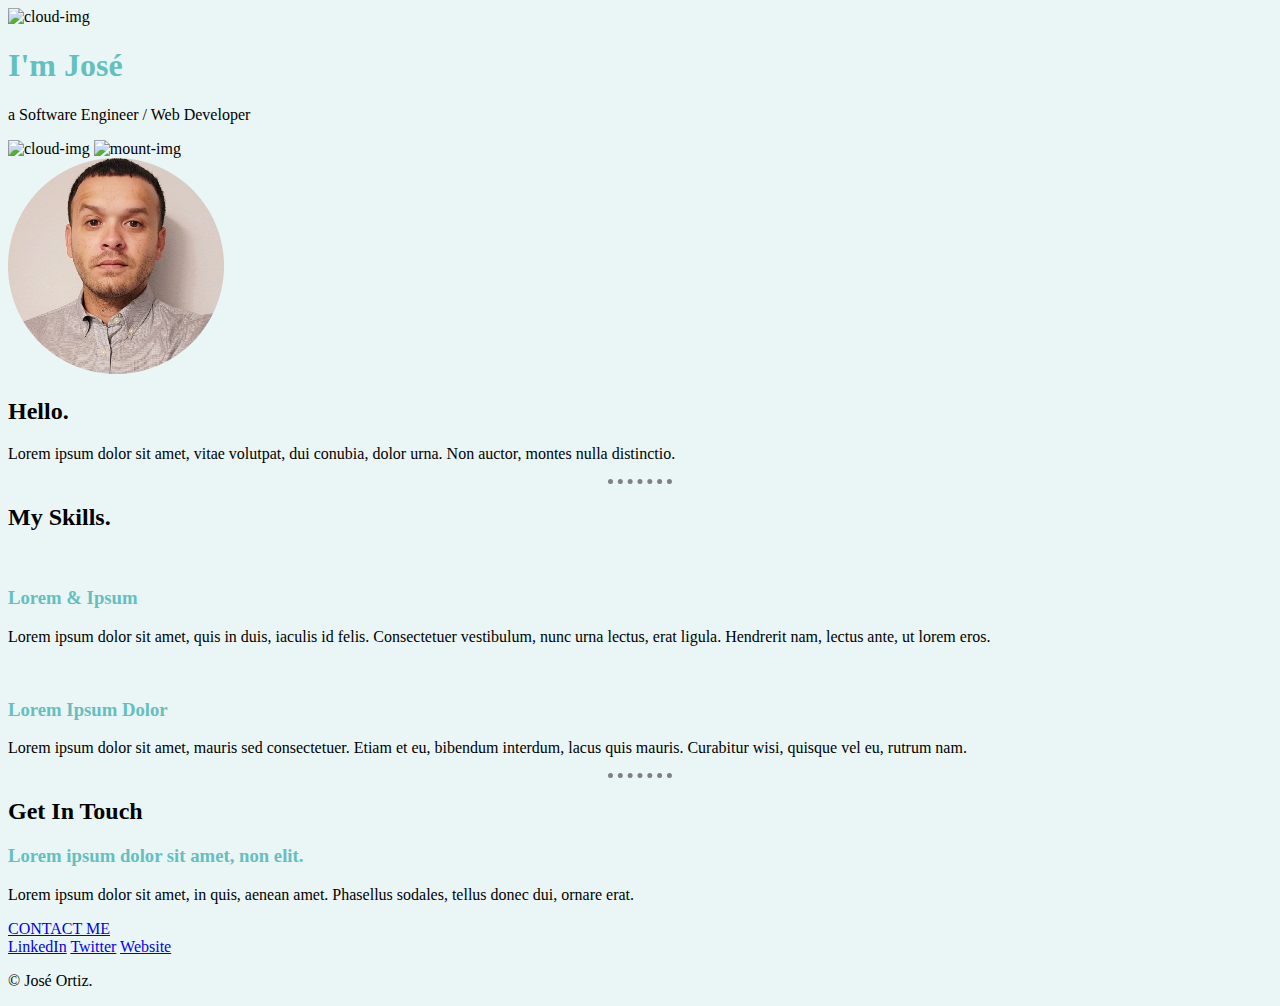
==== index.html @ 42a73f09 "Update index.html" ====
<!DOCTYPE html>
<html lang="en">

<head>
    <meta charset="UTF-8">
    <title>Jose's Personal Site</title>
    <link rel="stylesheet" href="styles.css">
    <link rel="icon" href="favicon.ico">
    <link rel="preconnect" href="https://fonts.googleapis.com"><link rel="preconnect" href="https://fonts.gstatic.com" crossorigin><link href="https://fonts.googleapis.com/css2?family=Merriweather&family=Montserrat&family=Sacramento&display=swap" rel="stylesheet">
</head>

<body>
    <div class="top-container">
        <img class = "top-cloud" src="images/cloud.png" alt="cloud-img">
        <h1>I'm José</h1>
        <p>a Software Engineer / <span class="web">Web</span> Developer</p>
        <img class = "bottom-cloud" src="images/cloud.png" alt="cloud-img">
        <img src="images/mountain.png" alt="mount-img">

    </div>
    <div class="middle-container">
        <div class="profile">
          <img src="17.png" alt="">
          <h2>Hello.</h2>
          <p>Lorem ipsum dolor sit amet, vitae volutpat, dui conubia, dolor urna. Non auctor, montes nulla distinctio.</p>
        </div>
        <hr>
        <div class="skills">
          <h2>My Skills.</h2>
          <div class="skill-row">
            <img class="" src="code.jpg" alt="">
            <h3>Lorem & Ipsum</h3>
            <p>Lorem ipsum dolor sit amet, quis in duis, iaculis id felis. Consectetuer vestibulum, nunc urna lectus, erat ligula. Hendrerit nam, lectus ante, ut lorem eros.</p>
          </div>
          <div class="skill-row">
            <img class="" src="" alt="">
            <h3>Lorem Ipsum Dolor</h3>
            <p>Lorem ipsum dolor sit amet, mauris sed consectetuer. Etiam et eu, bibendum interdum, lacus quis mauris. Curabitur wisi, quisque vel eu, rutrum nam.</p>
          </div>
        </div>
        <hr>
        <div class="contact-me">
          <h2>Get In Touch</h2>
          <h3>Lorem ipsum dolor sit amet, non elit.</h3>
          <p>Lorem ipsum dolor sit amet, in quis, aenean amet. Phasellus sodales, tellus donec dui, ornare erat.</p>
          <a class="btn" href="ortizj1791@gmail.com">CONTACT ME</a>
        </div>
      </div>
      
      
      <div class="bottom-container">
        <a class="footer-link" href="https://www.linkedin.com/in/jos%C3%A9-ortiz-55063b76/">LinkedIn</a>
        <a class="footer-link" href="https://twitter.com/">Twitter</a>
        <a class="footer-link" href="https://www.appbrewery.co/">Website</a>
        <p>© José Ortiz.</p>
      </div>
   
</body>


</html>
---- styles.css ----
body {
    background-color: #EAF6F6;
}

h1{
    color: #66BFBF
}
h3{
    color: #66BFBF
}
hr {
    /* background-color: #93BFCF; */
    /* border-style: dotted none none; */
    border-style: none;
    border-color: grey;
    border-top-style: dotted;
    border-width: 5px;
    /* height: 0px; */
    /* width: 100px; */
     width: 5%;
}
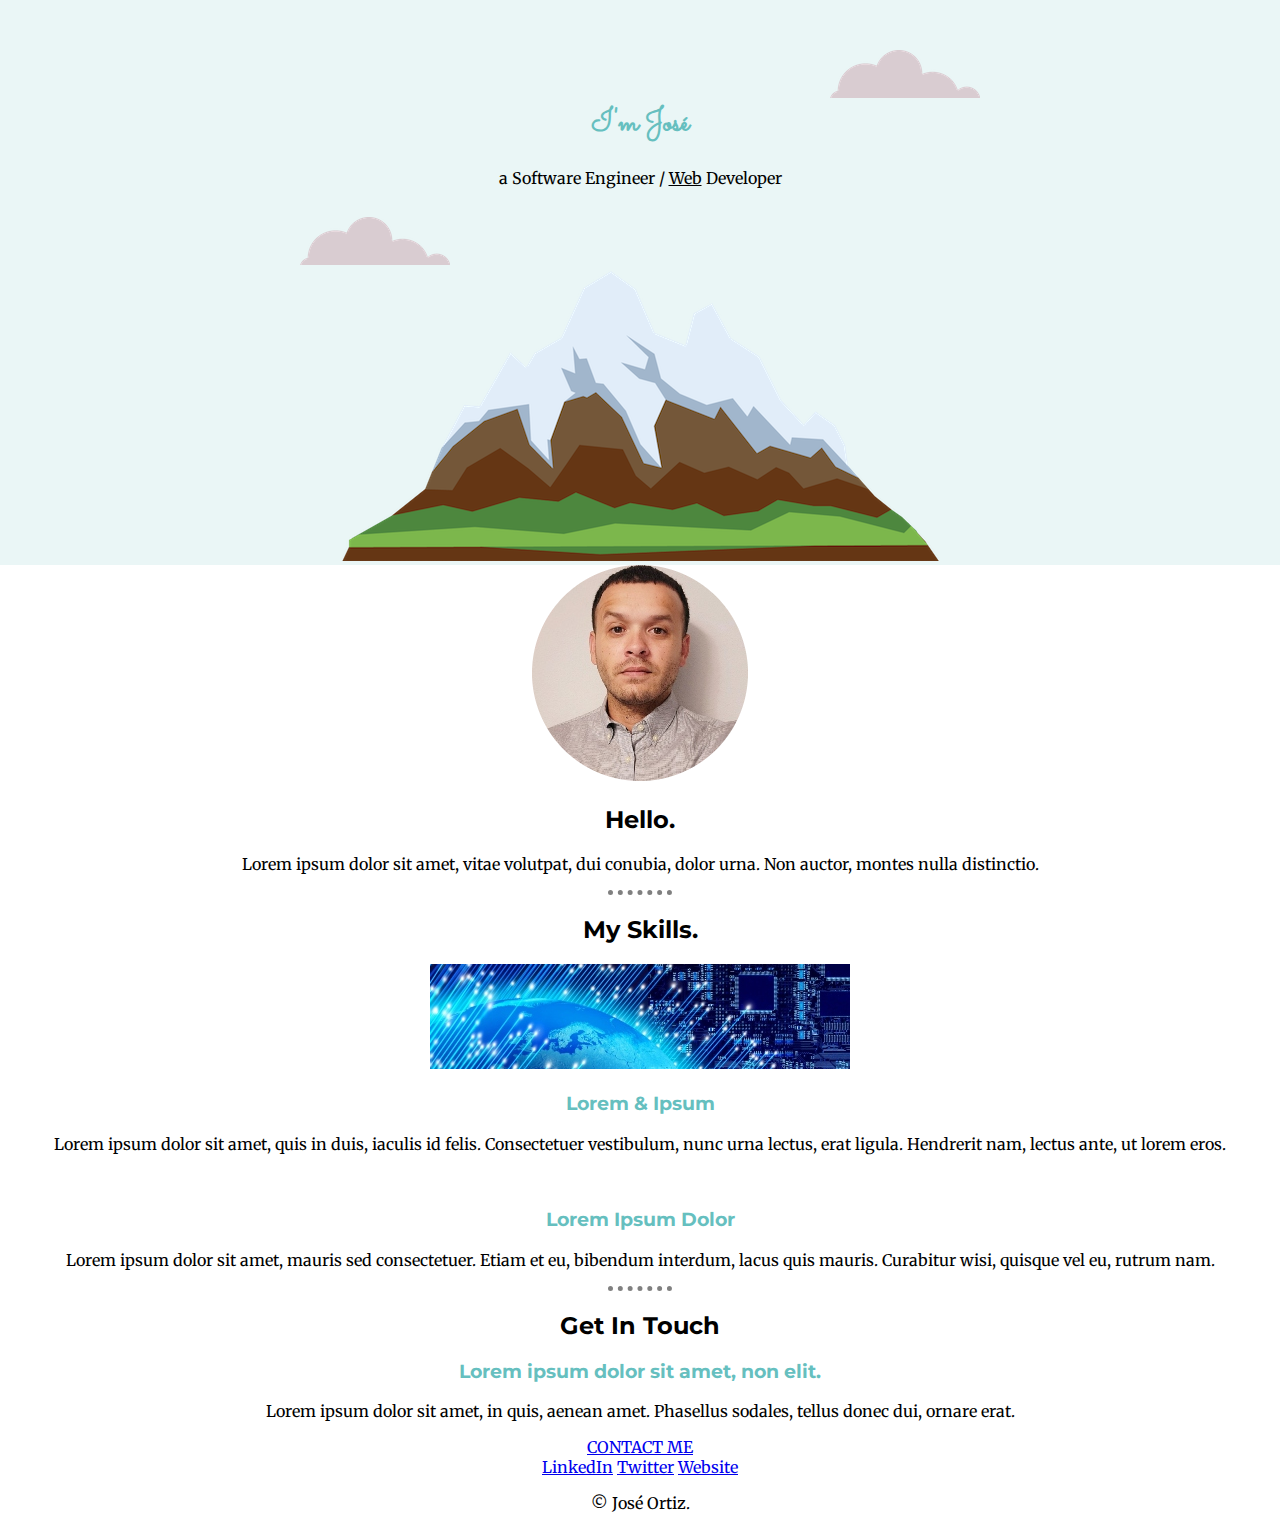
==== commit b4b54f64: "Update index.html" ====
--- a/index.html
+++ b/index.html
@@ -11,11 +11,11 @@
 
 <body>
     <div class="top-container">
-        <img class = "top-cloud" src="images/cloud.png" alt="cloud-img">
+        <img class = "top-cloud" src="cloud.png" alt="cloud-img">
         <h1>I'm José</h1>
         <p>a Software Engineer / <span class="web">Web</span> Developer</p>
-        <img class = "bottom-cloud" src="images/cloud.png" alt="cloud-img">
-        <img src="images/mountain.png" alt="mount-img">
+        <img class = "bottom-cloud" src="cloud.png" alt="cloud-img">
+        <img src="mountain.png" alt="mount-img">
 
     </div>
     <div class="middle-container">
--- a/styles.css
+++ b/styles.css
@@ -1,13 +1,45 @@
 
-body {
+.top-container {
     background-color: #EAF6F6;
+    position: relative;
+    padding-top: 100px;
+    /* width: 100%; */
+    /* width: 200px;
+    height: 200px; */
+    /* border: solid 10px;
+    padding: 20px; */
+
+}
+#middle {
+    
+}
+
+#bottom {
+    
+}
+
+body{
+    margin: 0;
+    text-align: center;
+    font-family: 'Merriweather', serif;
 }
 
 h1{
-    color: #66BFBF
+    color: #66BFBF;
+    margin-top: 0;
+    /* margin: 0 auto 0 auto; */
+    font-family: "Sacramento", cursive;
 }
+
+h2{
+    font-family: 'Montserrat', sans-serif;
+}
+
+
 h3{
-    color: #66BFBF
+    color: #66BFBF;
+    font-family: 'Montserrat', sans-serif;
+
 }
 hr {
     /* background-color: #93BFCF; */
@@ -21,4 +53,19 @@
      width: 5%;
 }
 
+.web{
+    text-decoration: underline;
 
+}
+
+.top-cloud{
+    position: absolute;
+    right: 300px;
+    top: 50px;
+}
+
+.bottom-cloud{
+    position: absolute;
+    left: 300px;
+    bottom: 300px;
+}
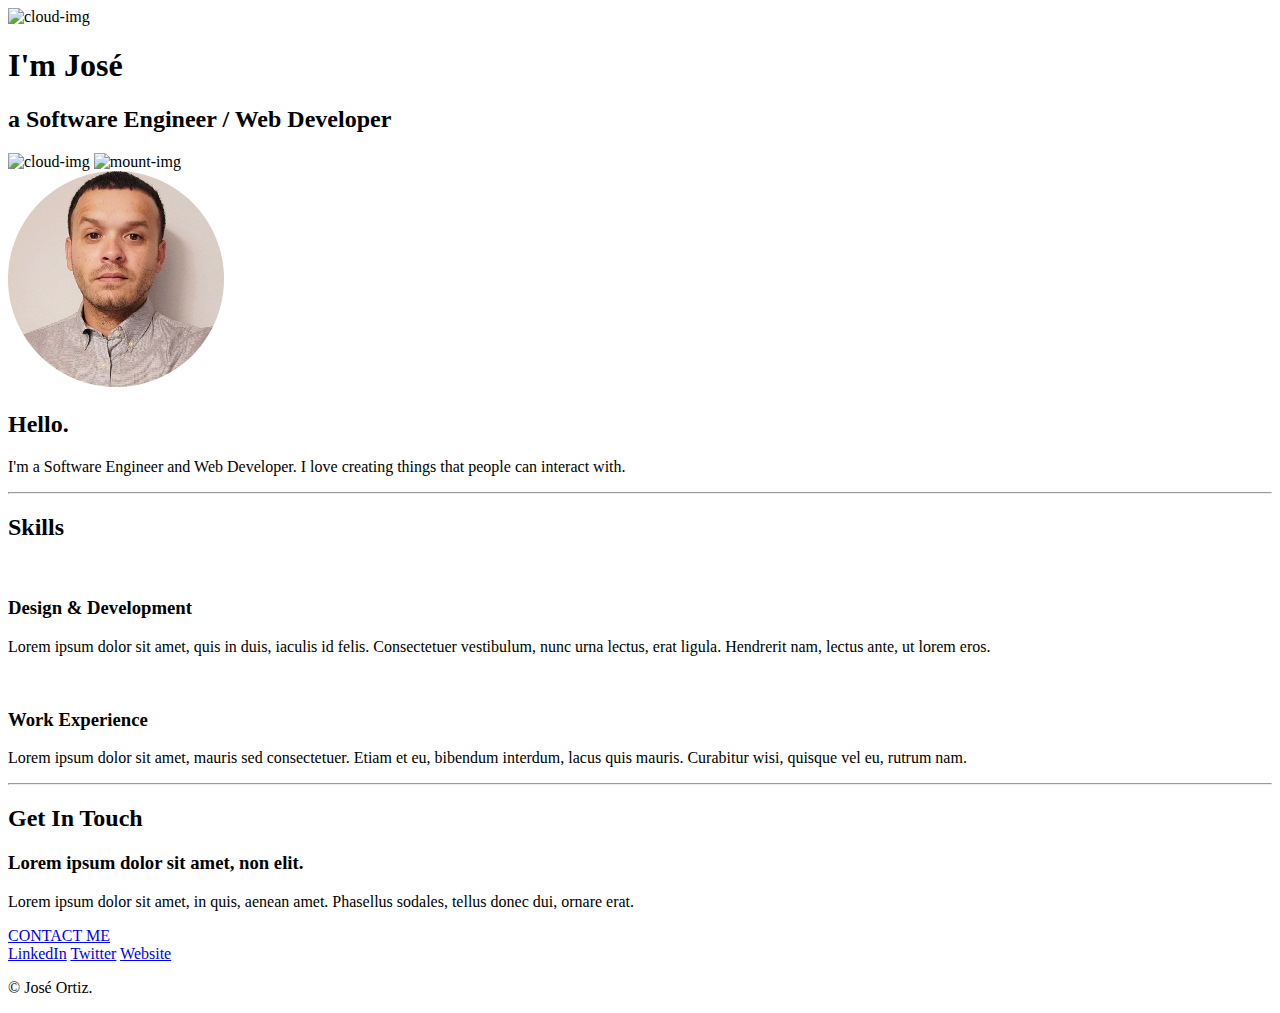
==== commit fb41fca3: "Update index.html" ====
--- a/index.html
+++ b/index.html
@@ -4,37 +4,38 @@
 <head>
     <meta charset="UTF-8">
     <title>Jose's Personal Site</title>
-    <link rel="stylesheet" href="styles.css">
+    <link rel="stylesheet" href="css/styles.css">
     <link rel="icon" href="favicon.ico">
     <link rel="preconnect" href="https://fonts.googleapis.com"><link rel="preconnect" href="https://fonts.gstatic.com" crossorigin><link href="https://fonts.googleapis.com/css2?family=Merriweather&family=Montserrat&family=Sacramento&display=swap" rel="stylesheet">
 </head>
 
 <body>
     <div class="top-container">
-        <img class = "top-cloud" src="cloud.png" alt="cloud-img">
+        <img class = "top-cloud" src="images/cloud.png" alt="cloud-img">
         <h1>I'm José</h1>
-        <p>a Software Engineer / <span class="web">Web</span> Developer</p>
-        <img class = "bottom-cloud" src="cloud.png" alt="cloud-img">
-        <img src="mountain.png" alt="mount-img">
+        <h2>a Software Engineer / <span class="web">Web</span> Developer</h2>
+        <img class = "bottom-cloud" src="images/cloud.png" alt="cloud-img">
+        <img src="images/mountain.png" alt="mount-img">
 
     </div>
     <div class="middle-container">
         <div class="profile">
           <img src="17.png" alt="">
           <h2>Hello.</h2>
-          <p>Lorem ipsum dolor sit amet, vitae volutpat, dui conubia, dolor urna. Non auctor, montes nulla distinctio.</p>
+          <p>I'm a Software Engineer and Web Developer. I love creating things that people can interact with.</p>
         </div>
         <hr>
         <div class="skills">
-          <h2>My Skills.</h2>
+          <h2>Skills</h2>
           <div class="skill-row">
-            <img class="" src="code.jpg" alt="">
-            <h3>Lorem & Ipsum</h3>
-            <p>Lorem ipsum dolor sit amet, quis in duis, iaculis id felis. Consectetuer vestibulum, nunc urna lectus, erat ligula. Hendrerit nam, lectus ante, ut lorem eros.</p>
+            <img class="web-dev" src="https://media4.giphy.com/media/xBTSwCTFkgfcdTjHMz/giphy.gif?cid=ecf05e479q22592p97v5roee9cys91yrez7a0yd1ubvr2hqa&rid=giphy.gif&ct=s" alt="">
+            <h3>Design & Development</h3>
+            <p class="skill-desc">Lorem ipsum dolor sit amet, quis in duis, iaculis id felis. Consectetuer vestibulum, nunc urna lectus, erat ligula. Hendrerit nam, lectus ante, ut lorem eros.</p>
           </div>
+
           <div class="skill-row">
-            <img class="" src="" alt="">
-            <h3>Lorem Ipsum Dolor</h3>
+            <img class="code" src="https://media0.giphy.com/media/qr3ZyWgwGQjbJ1oSOf/giphy.gif?cid=ecf05e47cvvkj5dokoghc3nz7gb855d7wqcclnq92nbe0vvi&rid=giphy.gif&ct=s" alt="">
+            <h3>Work Experience</h3>
             <p>Lorem ipsum dolor sit amet, mauris sed consectetuer. Etiam et eu, bibendum interdum, lacus quis mauris. Curabitur wisi, quisque vel eu, rutrum nam.</p>
           </div>
         </div>
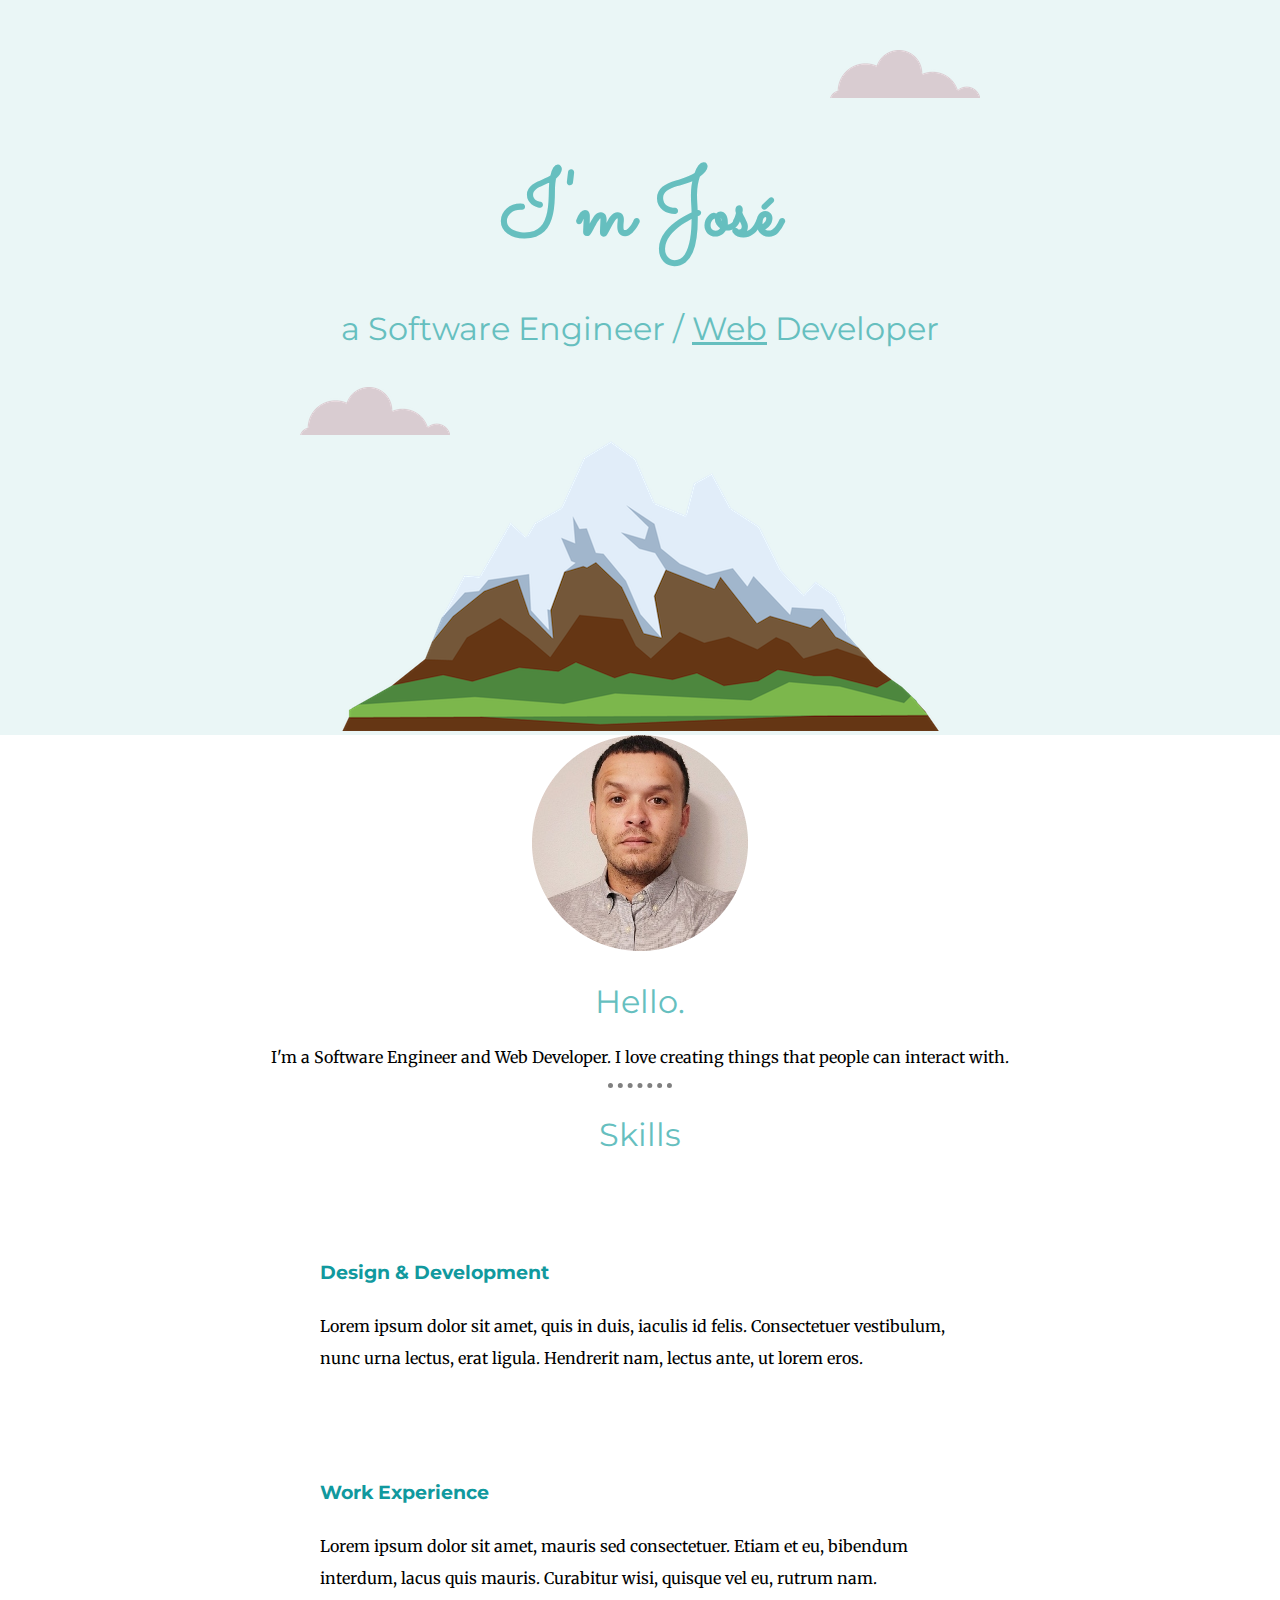
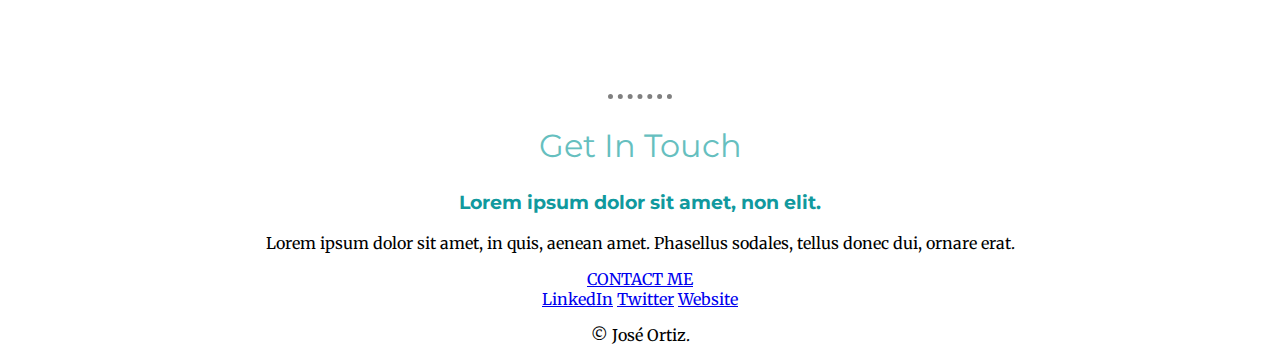
==== commit 3897b1da: "Update index.html" ====
--- a/index.html
+++ b/index.html
@@ -4,18 +4,18 @@
 <head>
     <meta charset="UTF-8">
     <title>Jose's Personal Site</title>
-    <link rel="stylesheet" href="css/styles.css">
+    <link rel="stylesheet" href="styles.css">
     <link rel="icon" href="favicon.ico">
     <link rel="preconnect" href="https://fonts.googleapis.com"><link rel="preconnect" href="https://fonts.gstatic.com" crossorigin><link href="https://fonts.googleapis.com/css2?family=Merriweather&family=Montserrat&family=Sacramento&display=swap" rel="stylesheet">
 </head>
 
 <body>
     <div class="top-container">
-        <img class = "top-cloud" src="images/cloud.png" alt="cloud-img">
+        <img class = "top-cloud" src="cloud.png" alt="cloud-img">
         <h1>I'm José</h1>
         <h2>a Software Engineer / <span class="web">Web</span> Developer</h2>
-        <img class = "bottom-cloud" src="images/cloud.png" alt="cloud-img">
-        <img src="images/mountain.png" alt="mount-img">
+        <img class = "bottom-cloud" src="cloud.png" alt="cloud-img">
+        <img src="mountain.png" alt="mount-img">
 
     </div>
     <div class="middle-container">
--- a/styles.css
+++ b/styles.css
@@ -0,0 +1,110 @@
+
+.top-container {
+    background-color: #EAF6F6;
+    position: relative;
+    padding-top: 100px;
+    /* width: 100%; */
+    /* width: 200px;
+    height: 200px; */
+    /* border: solid 10px;
+    padding: 20px; */
+
+}
+#middle {
+    
+}
+
+#bottom {
+    
+}
+
+body{
+    margin: 0;
+    text-align: center;
+    font-family: 'Merriweather', serif;
+    /* font-size: 2em; */
+}
+
+h1{
+    /* font-size: 90px;  if changed to 100% it equals 16px to get 90px it would be 90px/16px = 5.625
+     % adjust with user preference selection in the browser 
+     16px = 100% = 1em so 90px = 562.5% = 5.625em  
+     em and % gets added if the parent has em or % font-size
+     if you use rem it will ignore the parent font-size */
+    font-size: 5.625rem;
+    color: #66BFBF;
+    margin: 50px auto 0 auto;
+    /* margin: 0 auto 0 auto; */
+    font-family: "Sacramento", cursive;
+    /* line-height: 2; */
+}
+
+h2{
+    color: #66BFBF;
+    font-weight: normal;
+    font-family: 'Montserrat', sans-serif;
+    font-size: 2rem;
+}
+
+
+h3{
+    color: #11999E;
+    font-family: 'Montserrat', sans-serif;
+
+}
+hr {
+    /* background-color: #93BFCF; */
+    /* border-style: dotted none none; */
+    border-style: none;
+    border-color: grey;
+    border-top-style: dotted;
+    border-width: 5px;
+    /* height: 0px; */
+    /* width: 100px; */
+     width: 5%;
+}
+
+.web{
+    text-decoration: underline;
+
+}
+
+.top-cloud{
+    position: absolute;
+    right: 300px;
+    top: 50px;
+}
+
+.bottom-cloud{
+    position: absolute;
+    left: 300px;
+    bottom: 300px;
+}
+
+.skill-row {
+    width: 50%;
+    margin: 100px auto 100px auto;
+    text-align: left;
+    line-height: 2;
+
+}
+
+.web-dev{
+    width: 15%;
+    float: left;
+    margin-right: 30px;
+}
+.code{
+    width: 15%;
+    float: right;
+    margin-left: 30px;
+    
+    
+}
+
+/* 
+Below code is used to clear paragraph from float left like mentioned above
+
+.skill-desc{
+    clear: left;
+} */
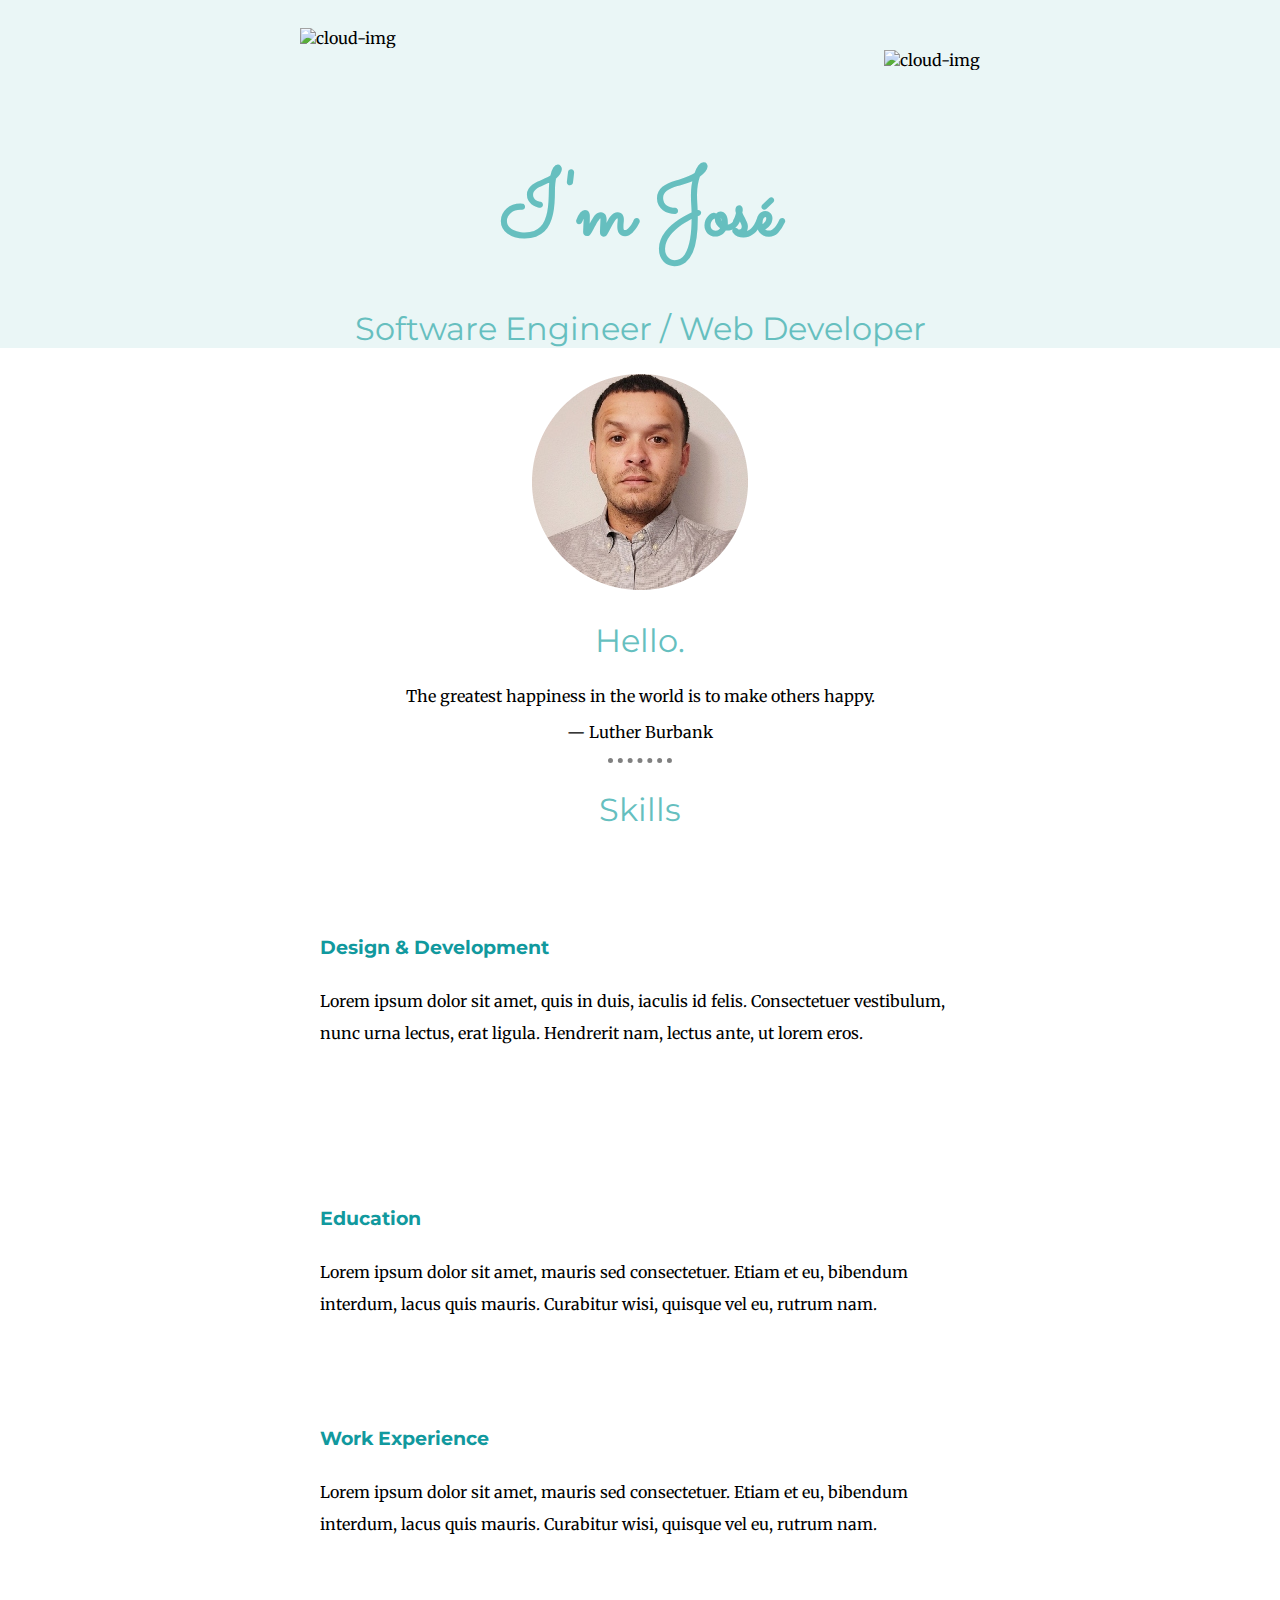
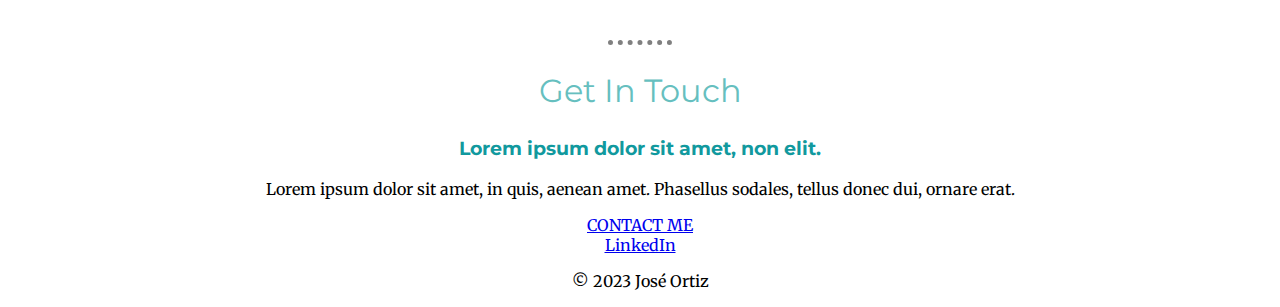
==== commit 8a880413: "Update index.html" ====
--- a/index.html
+++ b/index.html
@@ -11,18 +11,20 @@
 
 <body>
     <div class="top-container">
-        <img class = "top-cloud" src="cloud.png" alt="cloud-img">
+        <img class = "top-cloud" src="https://media2.giphy.com/media/iFaPIqooUgZ2MkVNJI/giphy.gif?cid=ecf05e47x0207zs65h0f3vuscjvtypf2h1l17t305lfq4ckj&rid=giphy.gif&ct=s" alt="cloud-img">
         <h1>I'm José</h1>
-        <h2>a Software Engineer / <span class="web">Web</span> Developer</h2>
-        <img class = "bottom-cloud" src="cloud.png" alt="cloud-img">
-        <img src="mountain.png" alt="mount-img">
+        <h2>Software Engineer / Web Developer</h2>
+        <!-- <h2>Software Engineer / <span class="web">Web</span> Developer</h2> -->
+        <img class = "bottom-cloud" src="https://media2.giphy.com/media/iFaPIqooUgZ2MkVNJI/giphy.gif?cid=ecf05e47x0207zs65h0f3vuscjvtypf2h1l17t305lfq4ckj&rid=giphy.gif&ct=s" alt="cloud-img">
+        <!-- <img src="https://media2.giphy.com/media/iFaPIqooUgZ2MkVNJI/giphy.gif?cid=ecf05e47x0207zs65h0f3vuscjvtypf2h1l17t305lfq4ckj&rid=giphy.gif&ct=s" alt="mount-img"> -->
 
     </div>
     <div class="middle-container">
         <div class="profile">
           <img src="17.png" alt="">
           <h2>Hello.</h2>
-          <p>I'm a Software Engineer and Web Developer. I love creating things that people can interact with.</p>
+          <p class="intro">The greatest happiness in the world is to make others happy.</p>
+          <p>— Luther Burbank</p>
         </div>
         <hr>
         <div class="skills">
@@ -31,6 +33,12 @@
             <img class="web-dev" src="https://media4.giphy.com/media/xBTSwCTFkgfcdTjHMz/giphy.gif?cid=ecf05e479q22592p97v5roee9cys91yrez7a0yd1ubvr2hqa&rid=giphy.gif&ct=s" alt="">
             <h3>Design & Development</h3>
             <p class="skill-desc">Lorem ipsum dolor sit amet, quis in duis, iaculis id felis. Consectetuer vestibulum, nunc urna lectus, erat ligula. Hendrerit nam, lectus ante, ut lorem eros.</p>
+          </div>
+
+          <div class="skill-row">
+            <img class="diploma" src="https://media0.giphy.com/media/bTxohgdp433vzryxaS/giphy.gif?cid=ecf05e47vkpkyov0oj76ieruqhqfe12h3i6nmitmj5o8a3j8&rid=giphy.gif&ct=s" alt="">
+            <h3>Education</h3>
+            <p>Lorem ipsum dolor sit amet, mauris sed consectetuer. Etiam et eu, bibendum interdum, lacus quis mauris. Curabitur wisi, quisque vel eu, rutrum nam.</p>
           </div>
 
           <div class="skill-row">
@@ -43,17 +51,17 @@
         <div class="contact-me">
           <h2>Get In Touch</h2>
           <h3>Lorem ipsum dolor sit amet, non elit.</h3>
-          <p>Lorem ipsum dolor sit amet, in quis, aenean amet. Phasellus sodales, tellus donec dui, ornare erat.</p>
-          <a class="btn" href="ortizj1791@gmail.com">CONTACT ME</a>
+          <p class="contact-message">Lorem ipsum dolor sit amet, in quis, aenean amet. Phasellus sodales, tellus donec dui, ornare erat.</p>
+          <a class="btn" href="contact-me.html">CONTACT ME</a>
         </div>
       </div>
       
       
       <div class="bottom-container">
         <a class="footer-link" href="https://www.linkedin.com/in/jos%C3%A9-ortiz-55063b76/">LinkedIn</a>
-        <a class="footer-link" href="https://twitter.com/">Twitter</a>
-        <a class="footer-link" href="https://www.appbrewery.co/">Website</a>
-        <p>© José Ortiz.</p>
+        <!-- <a class="footer-link" href="band_name_generator.exe">Twitter</a>
+        <a class="footer-link" href="https://www.appbrewery.co/">Website</a> -->
+        <p class="copyright">© 2023 José Ortiz</p>
       </div>
    
 </body>
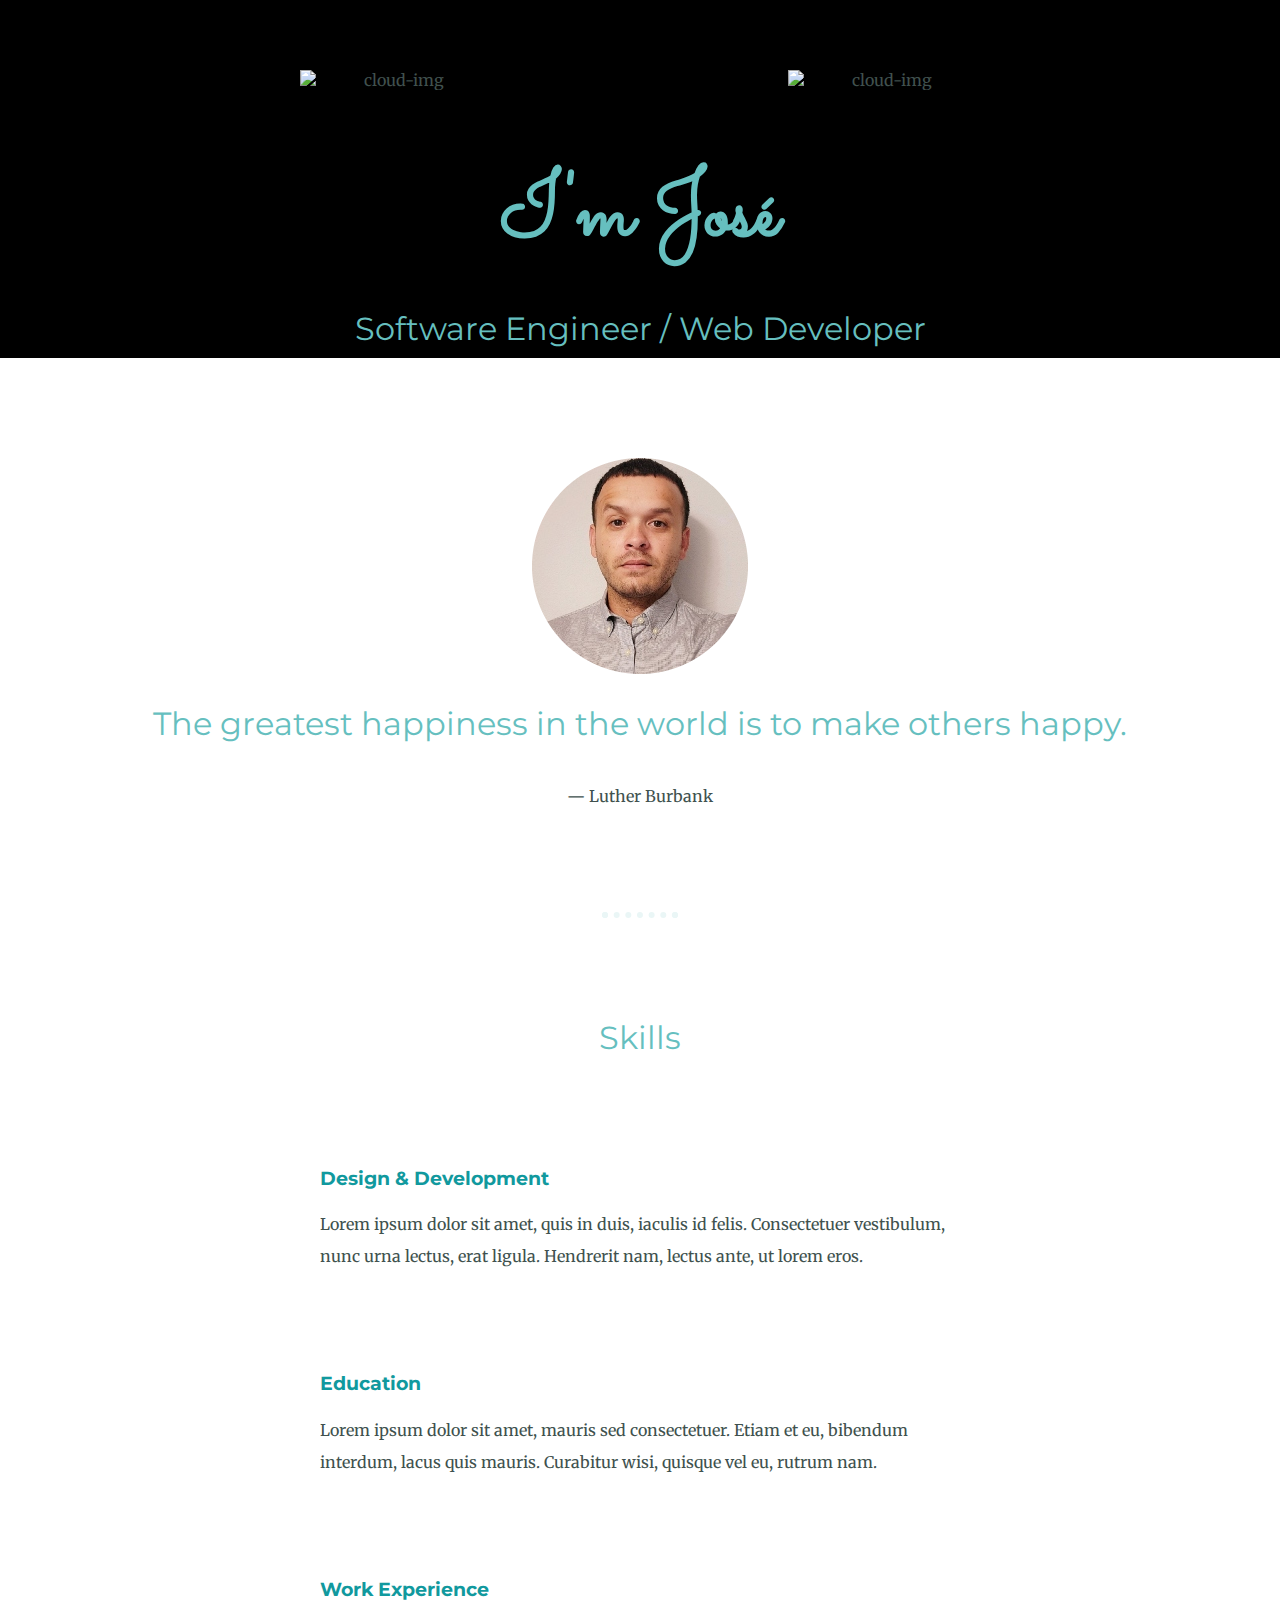
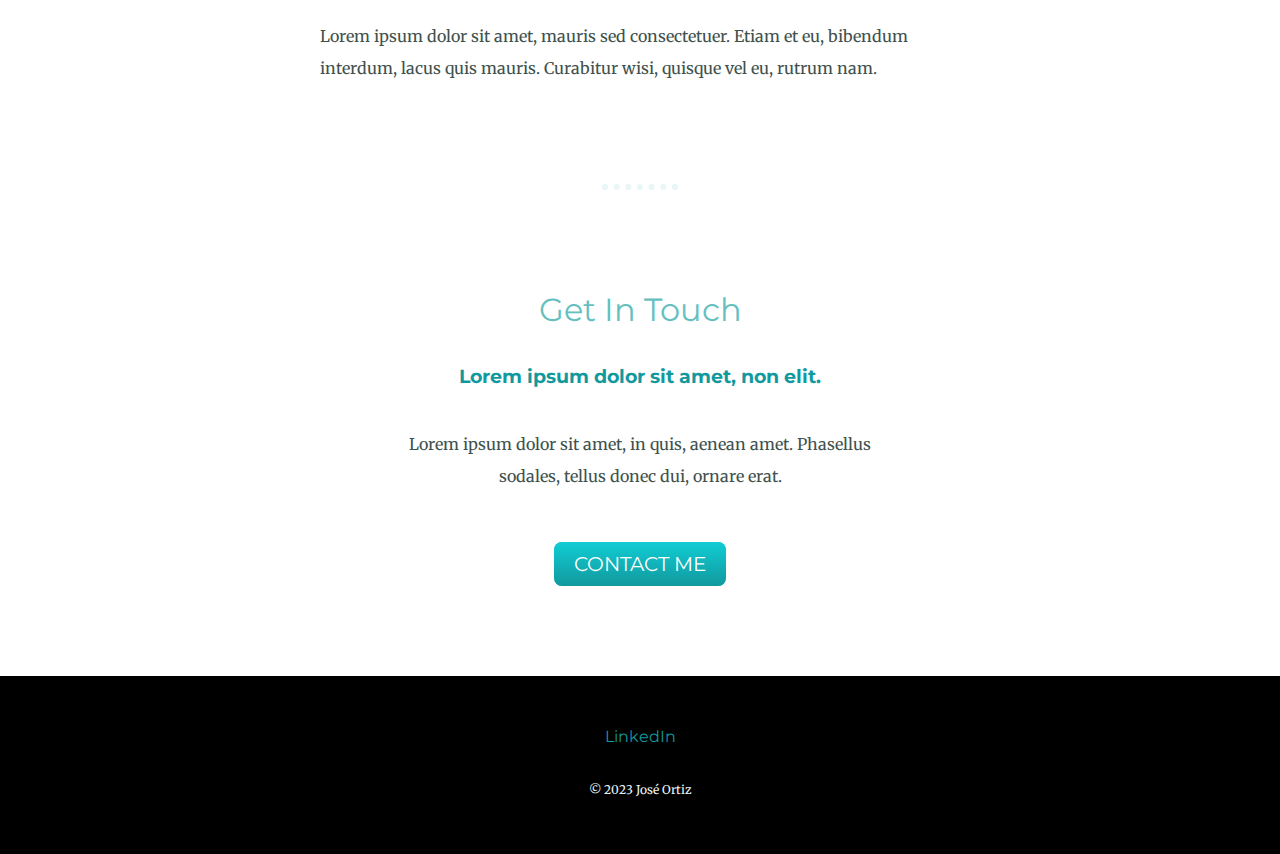
==== commit 36de75c3: "Update index.html" ====
--- a/index.html
+++ b/index.html
@@ -22,8 +22,8 @@
     <div class="middle-container">
         <div class="profile">
           <img src="17.png" alt="">
-          <h2>Hello.</h2>
-          <p class="intro">The greatest happiness in the world is to make others happy.</p>
+          <h2>The greatest happiness in the world is to make others happy.</h2>
+          <!-- <p class="intro">The greatest happiness in the world is to make others happy.</p> -->
           <p>— Luther Burbank</p>
         </div>
         <hr>
--- a/styles.css
+++ b/styles.css
@@ -1,6 +1,6 @@
 
 .top-container {
-    background-color: #EAF6F6;
+    background-color: black;
     position: relative;
     padding-top: 100px;
     /* width: 100%; */
@@ -10,11 +10,14 @@
     padding: 20px; */
 
 }
-#middle {
+.middle-container {
+    margin: 100px 0;
     
 }
 
-#bottom {
+.bottom-container {
+    background-color: black;
+    padding: 50px 0 20px;
     
 }
 
@@ -23,6 +26,7 @@
     text-align: center;
     font-family: 'Merriweather', serif;
     /* font-size: 2em; */
+    color: #40514E;
 }
 
 h1{
@@ -44,6 +48,7 @@
     font-weight: normal;
     font-family: 'Montserrat', sans-serif;
     font-size: 2rem;
+    padding-bottom: 10px;
 }
 
 
@@ -52,13 +57,33 @@
     font-family: 'Montserrat', sans-serif;
 
 }
+
+p{
+    line-height: 2;
+}
+
+a{
+    color:  #11999E;
+    font-family: 'Montserrat', sans-serif;
+    margin: 10px 20px;
+    text-decoration: none;
+}
+
+a:hover{
+    color: #EAF6F6;
+}
+
 hr {
     /* background-color: #93BFCF; */
     /* border-style: dotted none none; */
-    border-style: none;
+    border: dotted #EAF6F6 6px;
+    border-bottom: none;
+    width: 4%;
+    margin: 100px auto;
+    /* border-style: none;
     border-color: grey;
     border-top-style: dotted;
-    border-width: 5px;
+    border-width: 5px; */
     /* height: 0px; */
     /* width: 100px; */
      width: 5%;
@@ -69,23 +94,42 @@
 
 }
 
+.intro{
+    width:30%;
+    margin: auto;
+}
+
+.contact-message {
+    width: 40%;
+    margin: 40px auto 60px;
+}
+
+.copyright{
+    color: #EAF6F6;
+    font-size: 0.75rem;
+    padding: 20px 0;
+
+}
+
 .top-cloud{
     position: absolute;
+    width: 15%;
     right: 300px;
-    top: 50px;
+    top: 70px;
 }
 
 .bottom-cloud{
     position: absolute;
+    width: 15%;
     left: 300px;
-    bottom: 300px;
+    top: 70px;
 }
 
 .skill-row {
     width: 50%;
     margin: 100px auto 100px auto;
     text-align: left;
-    line-height: 2;
+
 
 }
 
@@ -94,12 +138,15 @@
     float: left;
     margin-right: 30px;
 }
+.diploma{
+    width: 25%;
+    float: right;
+    margin-left: 20px;  
+}
 .code{
     width: 15%;
-    float: right;
-    margin-left: 30px;
-    
-    
+    float: left;
+    margin-right: 30px; 
 }
 
 /* 
@@ -108,3 +155,30 @@
 .skill-desc{
     clear: left;
 } */
+
+.btn {
+    background: #11cdd4;
+    background-image: -webkit-linear-gradient(top, #11cdd4, #11999e);
+    background-image: -moz-linear-gradient(top, #11cdd4, #11999e);
+    background-image: -ms-linear-gradient(top, #11cdd4, #11999e);
+    background-image: -o-linear-gradient(top, #11cdd4, #11999e);
+    background-image: linear-gradient(to bottom, #11cdd4, #11999e);
+    -webkit-border-radius: 8;
+    -moz-border-radius: 8;
+    border-radius: 8px;
+    font-family: 'Montserrat', sans-serif;;
+    color: #ffffff;
+    font-size: 20px;
+    padding: 10px 20px 10px 20px;
+    text-decoration: none;
+  }
+  
+  .btn:hover {
+    background: #30e3cb;
+    background-image: -webkit-linear-gradient(top, #30e3cb, #2bc4ad);
+    background-image: -moz-linear-gradient(top, #30e3cb, #2bc4ad);
+    background-image: -ms-linear-gradient(top, #30e3cb, #2bc4ad);
+    background-image: -o-linear-gradient(top, #30e3cb, #2bc4ad);
+    background-image: linear-gradient(to bottom, #30e3cb, #2bc4ad);
+    text-decoration: none;
+  }
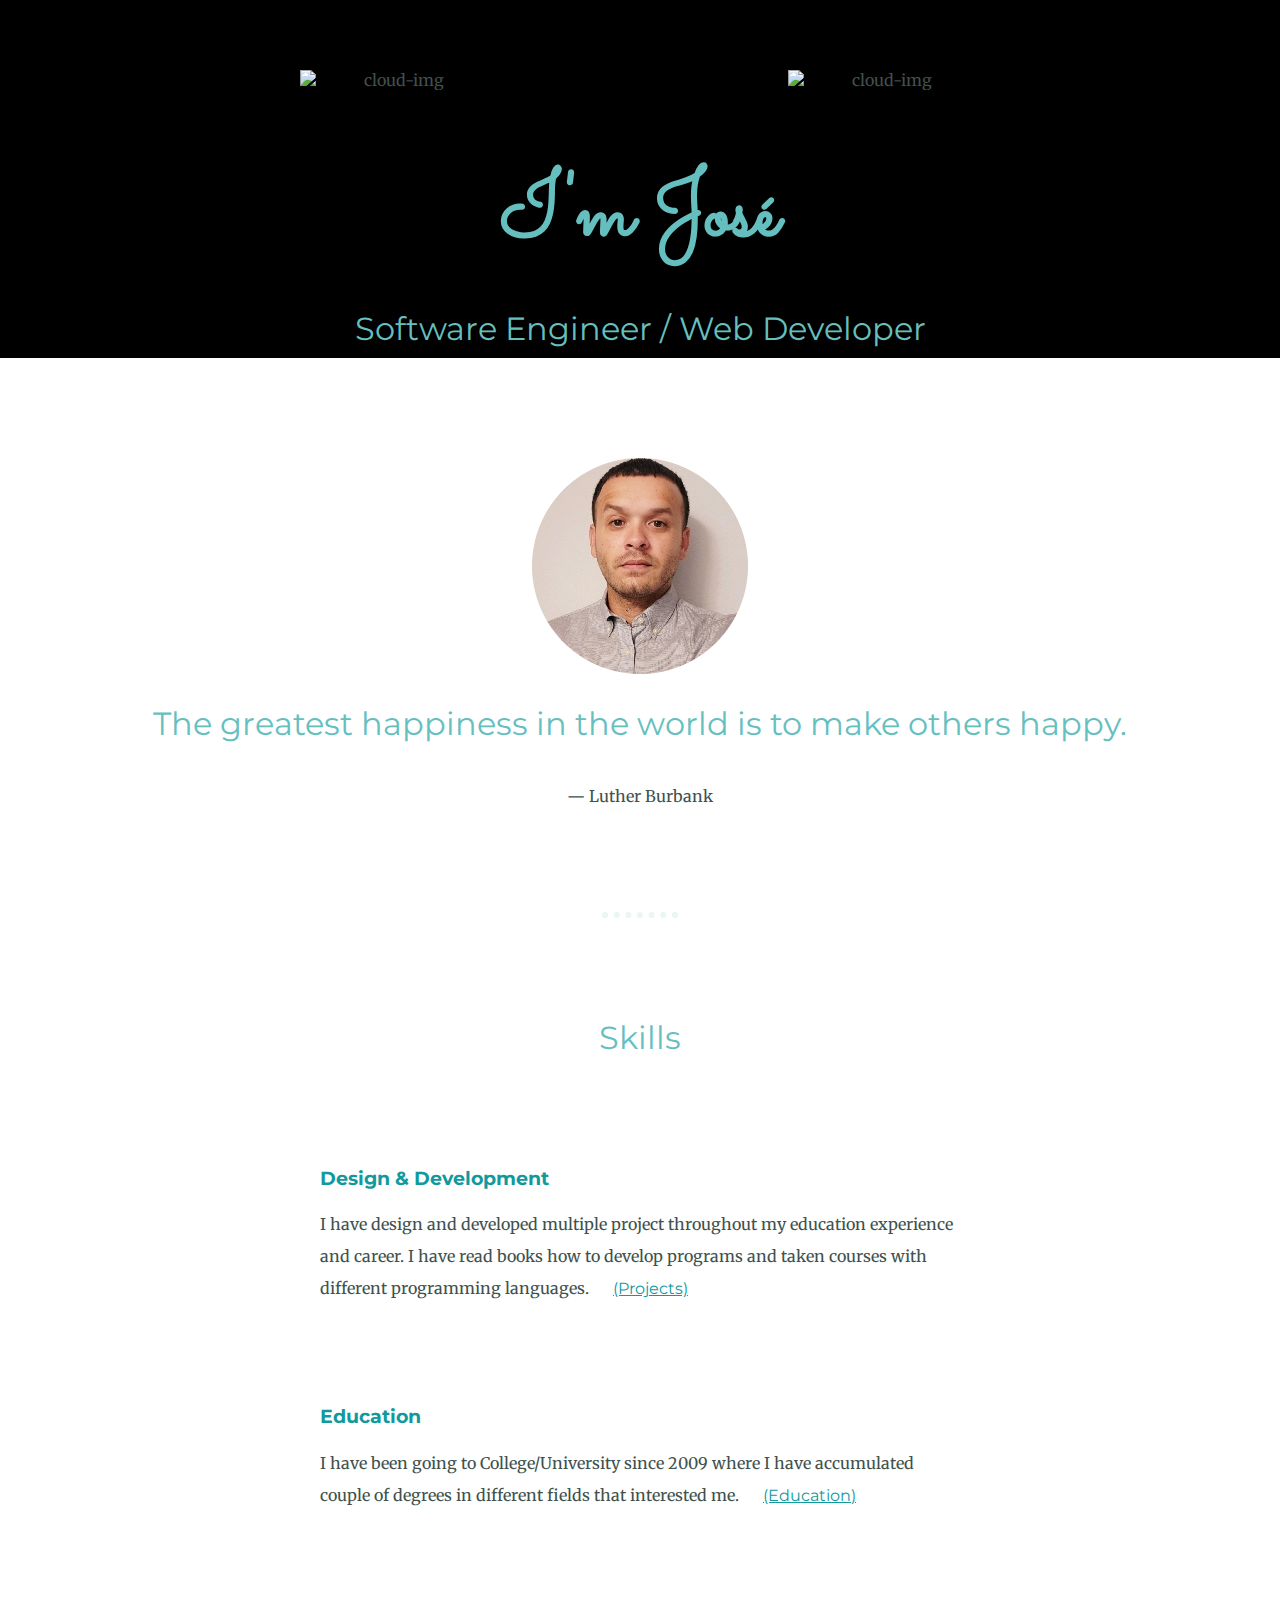
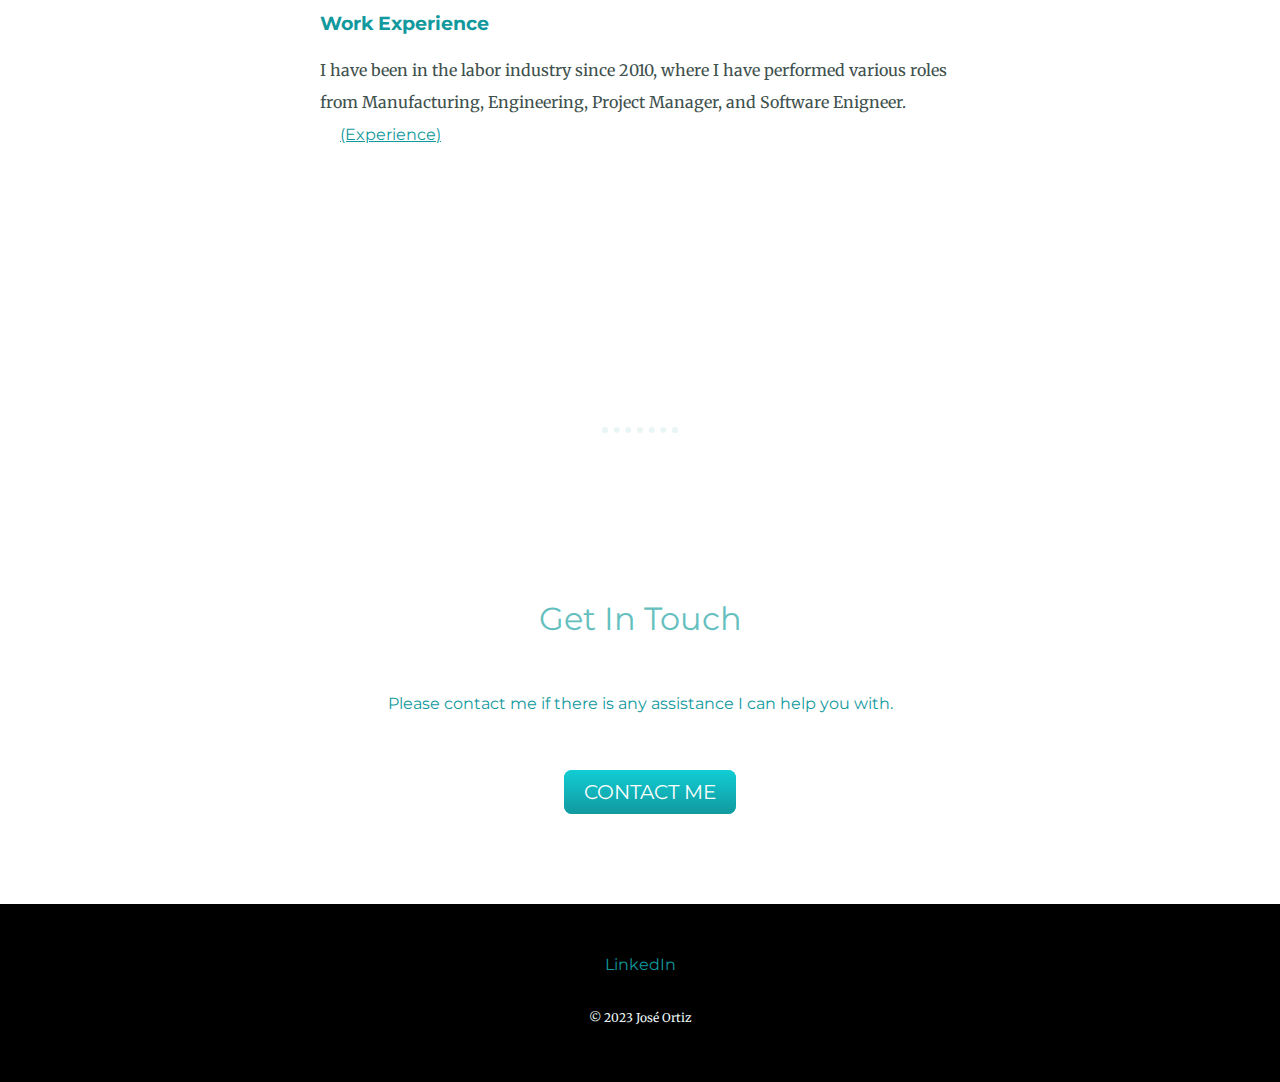
==== commit 800ecce0: "Update index.html" ====
--- a/index.html
+++ b/index.html
@@ -32,26 +32,32 @@
           <div class="skill-row">
             <img class="web-dev" src="https://media4.giphy.com/media/xBTSwCTFkgfcdTjHMz/giphy.gif?cid=ecf05e479q22592p97v5roee9cys91yrez7a0yd1ubvr2hqa&rid=giphy.gif&ct=s" alt="">
             <h3>Design & Development</h3>
-            <p class="skill-desc">Lorem ipsum dolor sit amet, quis in duis, iaculis id felis. Consectetuer vestibulum, nunc urna lectus, erat ligula. Hendrerit nam, lectus ante, ut lorem eros.</p>
+            <p class="skill-desc">I have design and developed multiple project throughout my education experience and career. I have read books how to develop programs and taken courses
+              with different programming languages. <a class="dev-link" href="development.html"><span class="web">(Projects)</span></a></p>
+              
           </div>
 
           <div class="skill-row">
             <img class="diploma" src="https://media0.giphy.com/media/bTxohgdp433vzryxaS/giphy.gif?cid=ecf05e47vkpkyov0oj76ieruqhqfe12h3i6nmitmj5o8a3j8&rid=giphy.gif&ct=s" alt="">
             <h3>Education</h3>
-            <p>Lorem ipsum dolor sit amet, mauris sed consectetuer. Etiam et eu, bibendum interdum, lacus quis mauris. Curabitur wisi, quisque vel eu, rutrum nam.</p>
+            <p>I have been going to College/University since 2009 where I have accumulated couple of degrees in different fields that interested me.
+              <a class="dev-link" href="education.html"><span class="web">(Education)</span></a>
+            </p>
           </div>
 
           <div class="skill-row">
             <img class="code" src="https://media0.giphy.com/media/qr3ZyWgwGQjbJ1oSOf/giphy.gif?cid=ecf05e47cvvkj5dokoghc3nz7gb855d7wqcclnq92nbe0vvi&rid=giphy.gif&ct=s" alt="">
             <h3>Work Experience</h3>
-            <p>Lorem ipsum dolor sit amet, mauris sed consectetuer. Etiam et eu, bibendum interdum, lacus quis mauris. Curabitur wisi, quisque vel eu, rutrum nam.</p>
+            <p>I have been in the labor industry since 2010, where I have performed various roles from Manufacturing, Engineering, Project Manager, and Software Enigneer.
+              <a class="dev-link" href="work.html"><span class="web">(Experience)</span>
+            </p>
           </div>
         </div>
         <hr>
         <div class="contact-me">
           <h2>Get In Touch</h2>
-          <h3>Lorem ipsum dolor sit amet, non elit.</h3>
-          <p class="contact-message">Lorem ipsum dolor sit amet, in quis, aenean amet. Phasellus sodales, tellus donec dui, ornare erat.</p>
+          <!-- <h3>Please contact me if there is any assistance I can help you with.</h3> -->
+          <p class="contact-message">Please contact me if there is any assistance I can help you with.</p>
           <a class="btn" href="contact-me.html">CONTACT ME</a>
         </div>
       </div>
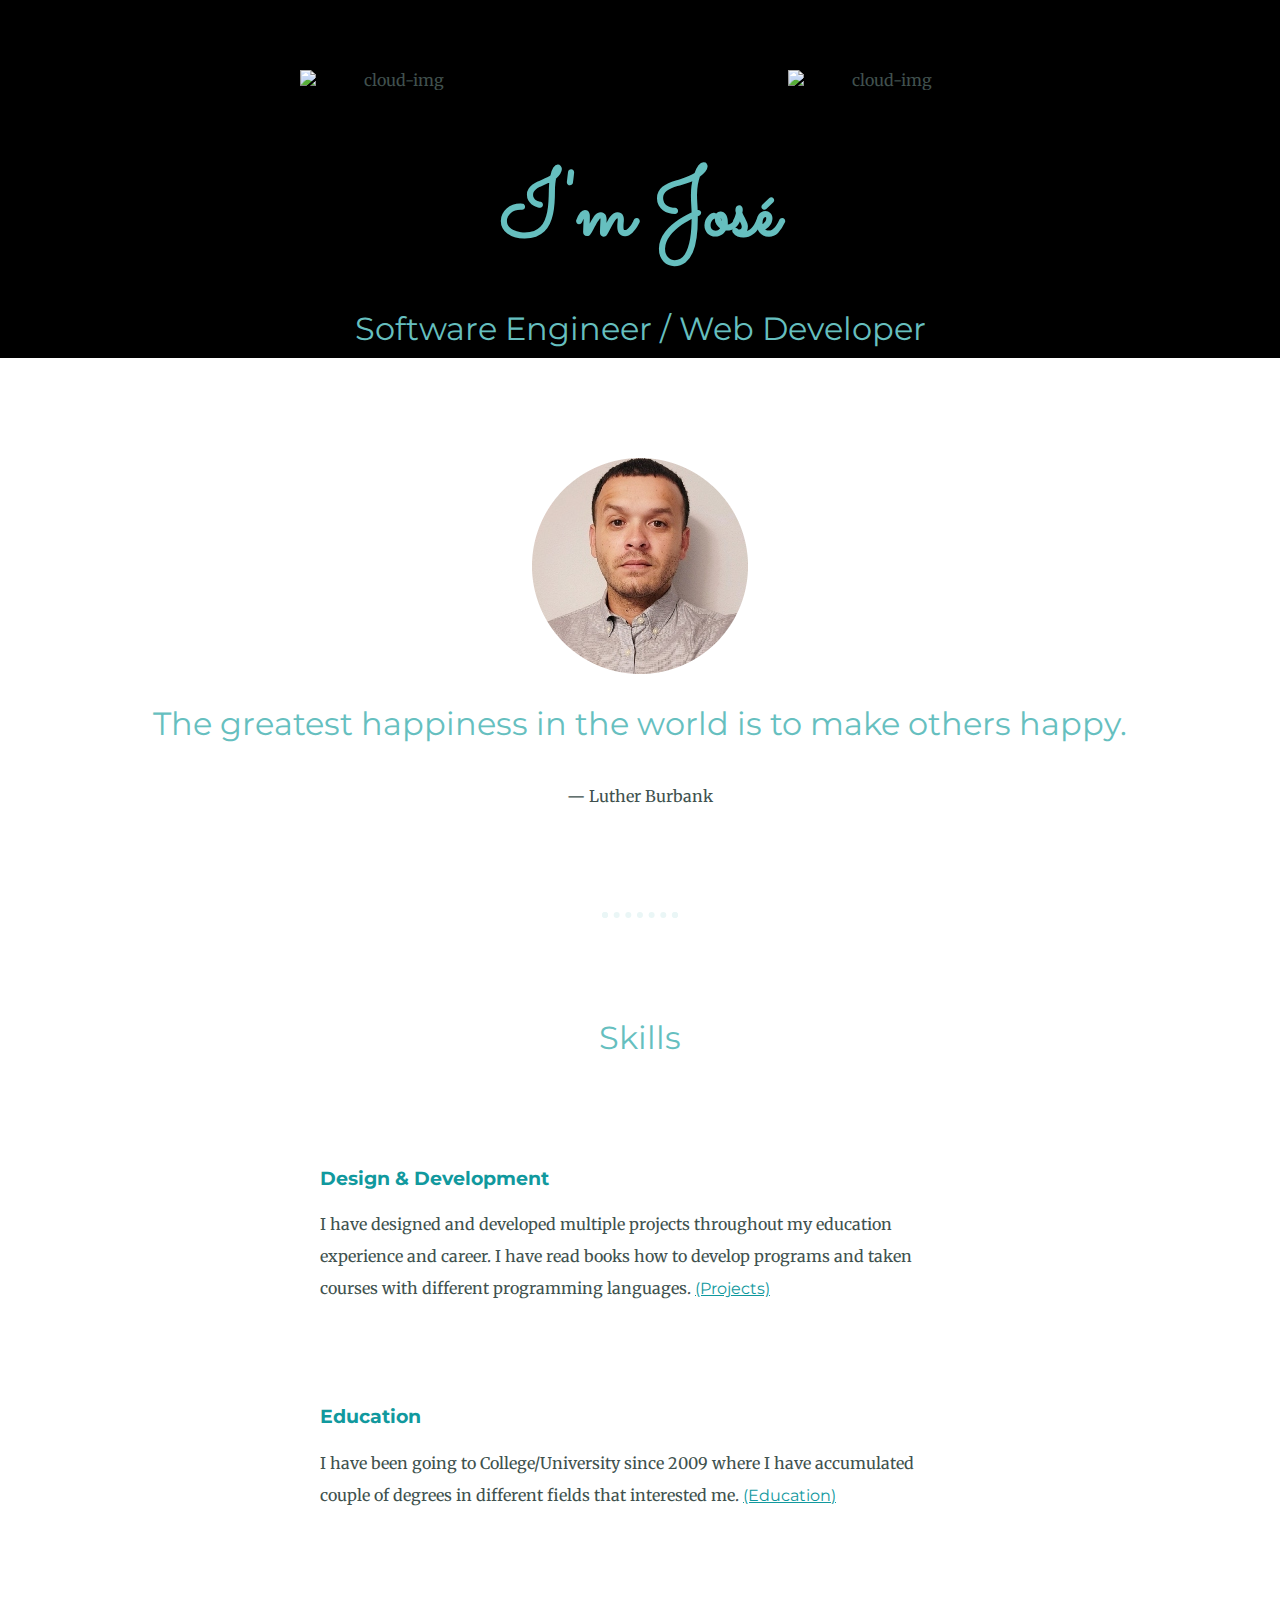
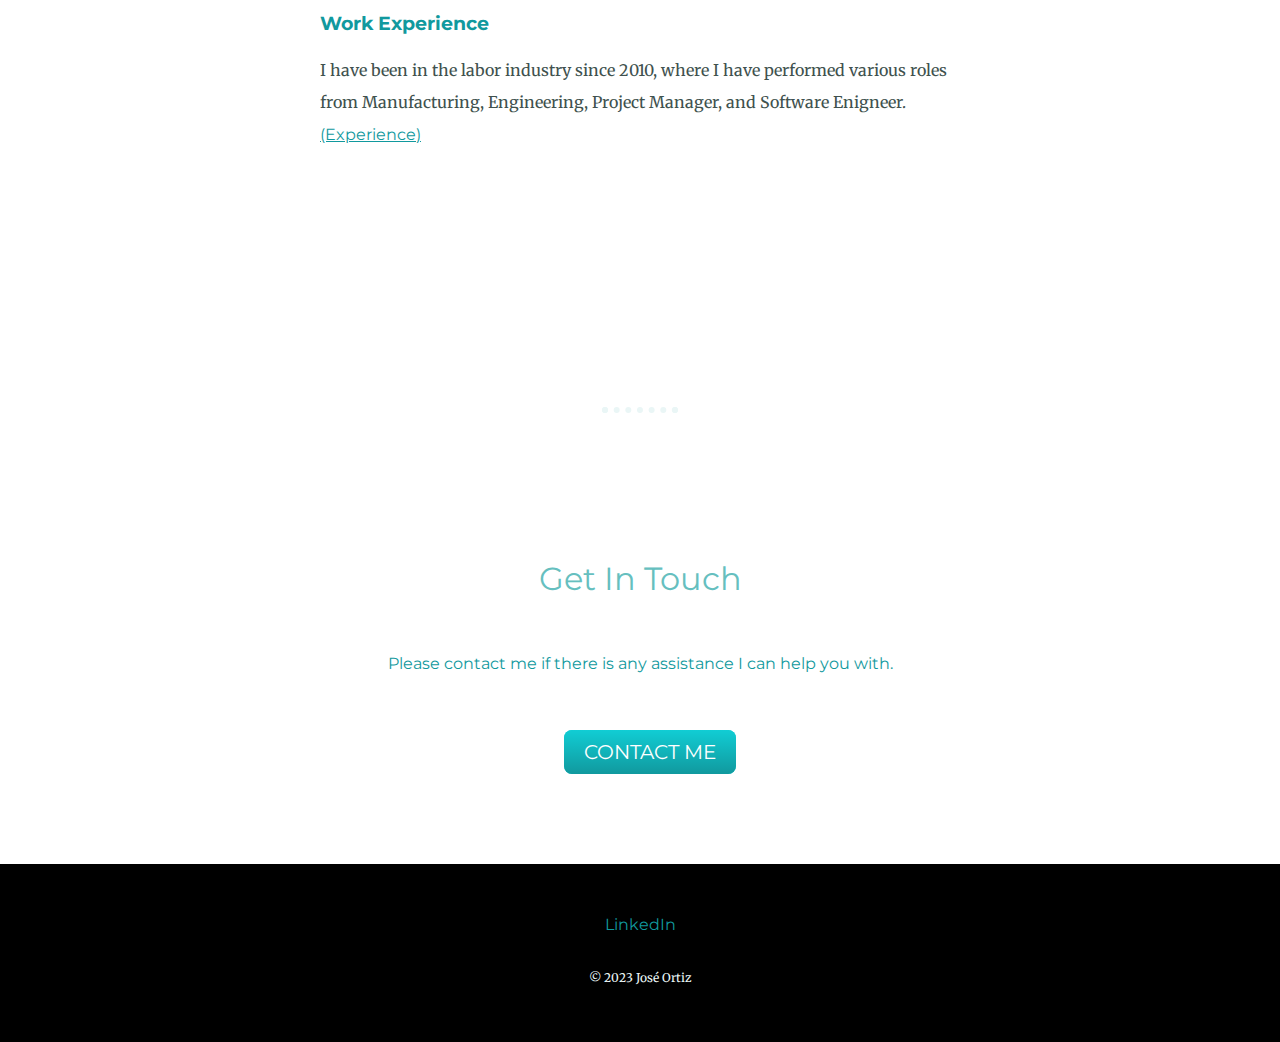
==== commit c0a28fa0: "Update index.html" ====
--- a/index.html
+++ b/index.html
@@ -32,7 +32,7 @@
           <div class="skill-row">
             <img class="web-dev" src="https://media4.giphy.com/media/xBTSwCTFkgfcdTjHMz/giphy.gif?cid=ecf05e479q22592p97v5roee9cys91yrez7a0yd1ubvr2hqa&rid=giphy.gif&ct=s" alt="">
             <h3>Design & Development</h3>
-            <p class="skill-desc">I have design and developed multiple project throughout my education experience and career. I have read books how to develop programs and taken courses
+            <p class="skill-desc">I have designed and developed multiple projects throughout my education experience and career. I have read books how to develop programs and taken courses
               with different programming languages. <a class="dev-link" href="development.html"><span class="web">(Projects)</span></a></p>
               
           </div>
--- a/styles.css
+++ b/styles.css
@@ -129,8 +129,31 @@
     width: 50%;
     margin: 100px auto 100px auto;
     text-align: left;
-
-
+}
+
+.dev-link{
+    margin-left: 0px;
+}
+.case1{
+    width:4%;
+    position: absolute;
+    right: 385px;
+    top: 0px;
+    
+}
+.case2{
+    width:4.5%;
+    position: absolute;
+    left: 48%;
+    top: 40px;
+    
+}
+.check{
+    width:1%;
+}
+.extra{
+    position: relative;
+    margin: 50px auto 80px auto;
 }
 
 .web-dev{
@@ -147,6 +170,10 @@
     width: 15%;
     float: left;
     margin-right: 30px; 
+}
+
+.dev{
+    background-color: rgb(235, 235, 235);
 }
 
 /* 
